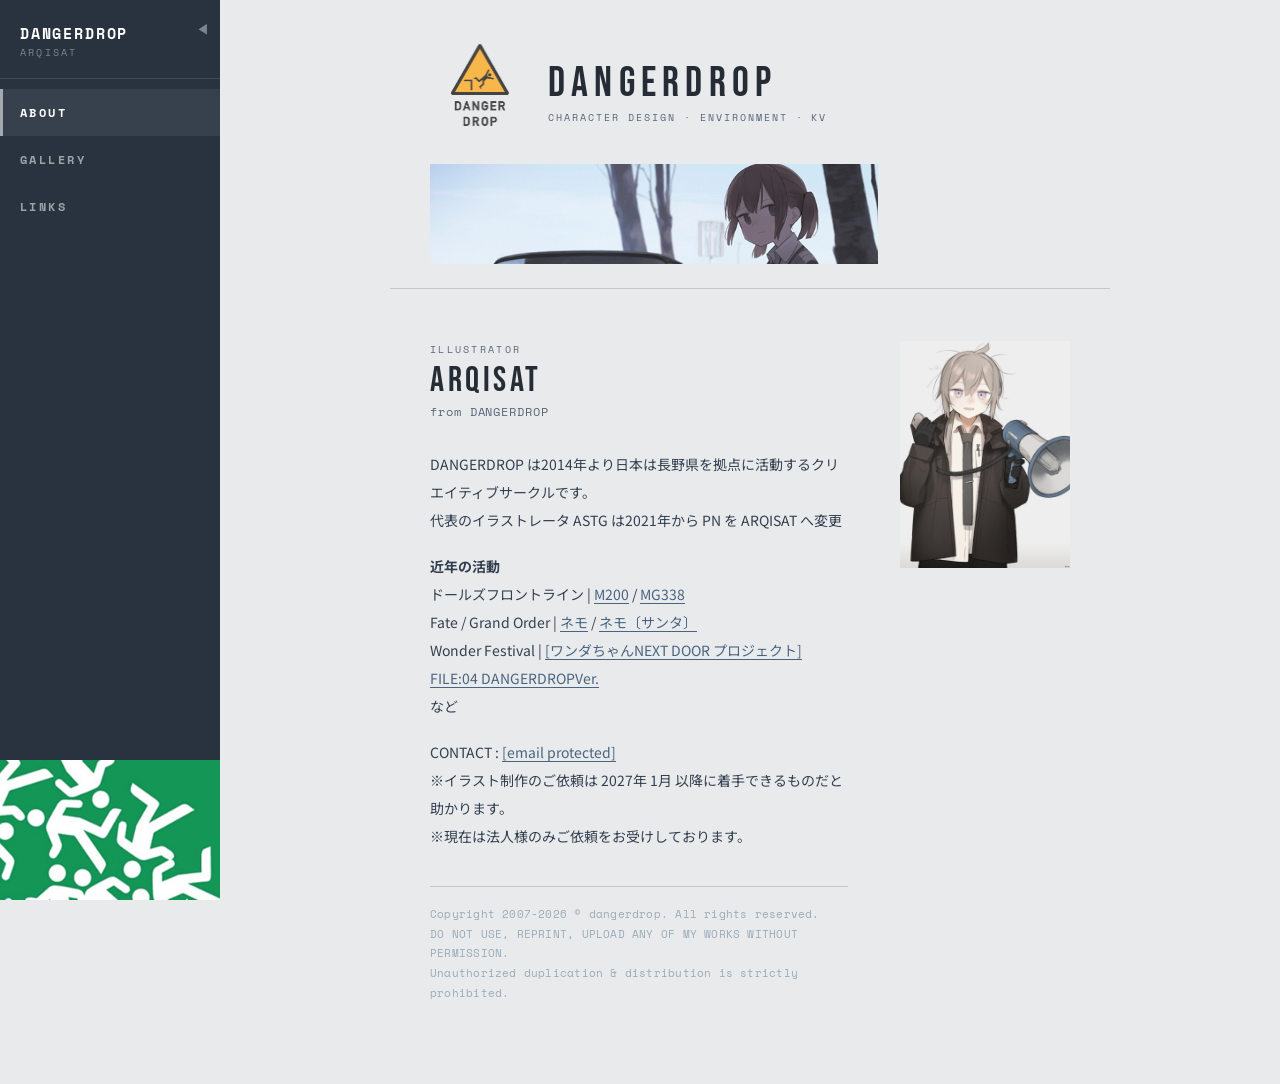
==== index.html @ ea9f796c "拆分" ====
<!DOCTYPE html>
<html lang="ja">
<head>
<meta charset="UTF-8">
<meta name="viewport" content="width=device-width, initial-scale=1.0">
<title>DANGERDROP</title>
<link href="https://fonts.googleapis.com/css2?family=Bebas+Neue&family=Noto+Sans+JP:wght@300;400;500&family=Space+Mono:wght@400;700&display=swap" rel="stylesheet">
<link rel="stylesheet" href="style.css">
</head>
<body>

<!-- ── Intro Overlay ── -->
<div id="intro-overlay">
  <div class="io-scan"></div>
  <div class="io-crt"></div>
  <div class="io-corner tl"></div>
  <div class="io-corner tr"></div>
  <div class="io-corner bl"></div>
  <div class="io-corner br"></div>
  <div class="io-center">
    <div class="io-eyebrow">Creative Circle &nbsp;·&nbsp; Nagano, Japan</div>
    <div class="io-title-wrap">
      <svg id="ioPixelTitle" viewBox="0 0 0 56" height="56" style="display:block;overflow:visible;" xmlns="http://www.w3.org/2000/svg"></svg>
    </div>
    <div class="io-divider"></div>
    <div class="io-sub">ARQISAT &nbsp;·&nbsp; Character Design &nbsp;·&nbsp; KV<span class="io-blink"></span></div>
    <div class="io-year">Est. 2014</div>
    <div class="io-progress">
      <div class="io-plabel"><span>Initializing</span><span id="ioPct">0%</span></div>
      <div class="io-track"><div class="io-fill"></div><div class="io-cur"></div></div>
    </div>
  </div>
  <div class="io-hint">Click anywhere to enter &nbsp;_</div>
</div>

<button id="toggleBtn">&#9664;</button>

<div id="app">
  <aside id="sidebar">
    <div class="sidebar-brand">
      Dangerdrop
      <span>ARQISAT</span>
    </div>
    <nav class="nav-links">
      <div class="nav-link active" data-page="about">About</div>
      <div class="nav-link" data-page="gallery">Gallery</div>
      <div class="nav-link" data-page="links">Links</div>
    </nav>
    <div class="sidebar-art">
      <img src="sidebar-art.jpg" alt="">
    </div>
  </aside>

  <main id="main">
    <header class="site-header">
      <div class="header-top">
        <div class="logo-block">
          <img src="logo.png" alt="DANGERDROP">
        </div>
        <div>
          <div class="site-title">Dangerdrop</div>
          <div class="site-tagline">Character design · Environment · KV</div>
        </div>
      </div>
      <div class="header-banner">
        <img src="banner.jpg" alt="">
      </div>
    </header>
    <hr class="header-divider">

    <!-- About -->
    <section class="page active" id="page-about">
      <div class="about-wrap">
        <div>
          <div class="about-label">Illustrator</div>
          <div class="about-name">ARQISAT</div>
          <div class="about-sub">from DANGERDROP</div>
          <div class="about-body">
            <p>DANGERDROP は2014年より日本は長野県を拠点に活動するクリエイティブサークルです。<br>代表のイラストレータ ASTG は2021年から PN を ARQISAT へ変更</p>
            <p><strong>近年の活動</strong><br>
            ドールズフロントライン | <a href="https://x.com/GirlsFrontline/status/1181856887173599232">M200</a> / <a href="https://x.com/GirlsFrontline/status/1610941184880562177">MG338</a><br>
            Fate / Grand Order | <a href="https://news.fate-go.jp/2020/imaginary_scramble_pu/">ネモ</a> / <a href="https://news.fate-go.jp/2023/christmas2023/">ネモ〔サンタ〕</a><br>
            Wonder Festival | <a href="https://kaiyodo.co.jp/items/wonderfestival/wonda-chan4/">[ワンダちゃんNEXT DOOR プロジェクト] FILE:04 DANGERDROPVer.</a><br>など</p>
            <p>CONTACT : <a href="/cdn-cgi/l/email-protection#c6a2a7a8a1a3b4a2b4a9b6e8afa8a0a986a1aba7afaae8a5a9ab"><span class="__cf_email__" data-cfemail="d0b4b1beb7b5a2b4a2bfa0feb9beb6bf90b7bdb1b9bcfeb3bfbd">[email&#160;protected]</span></a><br>
            ※イラスト制作のご依頼は 2027年 1月 以降に着手できるものだと助かります。<br>
            ※現在は法人様のみご依頼をお受けしております。</p>
          </div>
          <div class="about-copyright">
            Copyright 2007-2026 © dangerdrop. All rights reserved.<br>
            DO NOT USE, REPRINT, UPLOAD ANY OF MY WORKS WITHOUT PERMISSION.<br>
            Unauthorized duplication &amp; distribution is strictly prohibited.
          </div>
        </div>
        <div class="about-img-wrap">
          <img src="about-chara.jpg" alt="">
        </div>
      </div>
    </section>

    <!-- Gallery -->
    <section class="page" id="page-gallery">
      <div class="gallery-meta">
        <div class="gallery-heading">Works</div>
        <div class="gallery-count" id="galleryCount"></div>
      </div>
      <div class="gallery-wrap">
        <div class="gallery-list" id="galleryItems"></div>
        <div class="gallery-timeline" id="galleryTimeline">
          <div class="tl-line"></div>
        </div>
      </div>
    </section>

    <!-- Links -->
    <section class="page" id="page-links">
      <div class="links-block">
        <div class="links-heading">Active Platforms</div>
        <div class="links-group">
          <a class="link-item" href="https://dangerdrop.tumblr.com/" target="_blank">tumblr (home)</a>
          <a class="link-item" href="https://bsky.app/profile/dangerdrop.bsky.social" target="_blank">Bluesky</a>
          <a class="link-item" href="https://instagram.com/dangerdrop/" target="_blank">instagram</a>
          <a class="link-item" href="http://www.pixiv.net/member.php?id=341407" target="_blank">pixiv</a>
          <a class="link-item" href="https://dangerdrop.booth.pm/" target="_blank">BOOTH</a>
          <a class="link-item" href="http://twitter.com/dangerdrop" target="_blank">twitter</a>
          <a class="link-item" href="http://twitter.com/ARQISAT" target="_blank">twitter (sub)</a>
          <a class="link-item" href="https://dangerdrop.fanbox.cc/" target="_blank">pixivFANBOX</a>
          <a class="link-item" href="https://poipiku.com/yourID/" target="_blank">poipiku</a>
        </div>
      </div>
      <div class="links-block">
        <div class="links-notice">No new posts will be made</div>
        <div class="links-group links-inactive">
          <a class="link-item" href="https://www.threads.net/@dangerdrop" target="_blank">Threads</a>
          <a class="link-item" href="https://pawoo.net/@yourname" target="_blank">Mastodon(Pawoo)</a>
          <a class="link-item" href="https://www.tinami.com/creator/profile/yourID" target="_blank">Tinami</a>
          <a class="link-item" href="https://www.artstation.com/yourname" target="_blank">ArtStation</a>
          <a class="link-item" href="https://www.deviantart.com/yourname" target="_blank">DeviantArt</a>
          <a class="link-item" href="https://seiga.nicovideo.jp/user/illust/yourID" target="_blank">Niconico Seiga</a>
          <a class="link-item" href="https://www.flickr.com/photos/yourname" target="_blank">Flickr</a>
          <a class="link-item" href="https://www.youtube.com/@yourname" target="_blank">YouTube</a>
          <a class="link-item" href="https://soundcloud.com/yourname" target="_blank">soundcloud</a>
        </div>
      </div>
      <div class="links-warning">
        The above list is the platform I created my account on.<br>
        If you see my name or posts on platforms other than this list, it is most likely a fake account or unauthorized reproduction.
      </div>

      <div class="ship-label-section">
        <div class="ship-label-heading">Goods &amp; Merchandise</div>
        <div class="ship-label">
          <div class="sl-top">
            <div class="sl-logo">LO<br>GO</div>
            <div class="sl-addr">
              <div style="font-size:0.44rem;color:#888;">TO:</div>
              <div style="font-weight:700;">COMPANY NAME</div>
              <div style="color:#555;">Address, City</div>
              <div style="color:#555;">ZIP, State</div>
              <div class="sl-priority">PRIORITY MAIL</div>
            </div>
          </div>
          <div class="sl-from"><span style="color:#888;font-size:0.44rem;">FROM: </span><span style="font-weight:700;">COMPANY NAME</span><br><span style="color:#555;padding-left:34px;">Address, City, ZIP, State</span></div>
          <div class="sl-fields">
            <div class="sl-field"><div class="sl-lbl">ORDER NR: 000000/2020</div><div class="sl-bar"></div></div>
            <div class="sl-field"><div class="sl-lbl">LOT NUMBER:</div></div>
            <div class="sl-field"><div class="sl-lbl">ITEM NR: 000000/2020</div></div>
            <div class="sl-field"><div class="sl-lbl">SHIP DATE:</div></div>
            <div class="sl-field" style="grid-column:1/-1;border-bottom:none;"><div class="sl-lbl">WEIGHT:</div></div>
          </div>
          <div class="sl-foot">
            <span style="font-size:0.9rem;">&#9854;</span>
            <span style="font-size:1rem;">&#8593;&#8593;</span>
            <span style="font-size:0.44rem;color:#888;">FRAGILE</span>
            <div class="sl-barcode"></div>
            <span style="font-size:0.44rem;color:#888;">00000000000</span>
          </div>
        </div>
      </div>
    </section>
  </main>
</div>

<div id="lightbox">
  <button id="lbClose">&#x2715;</button>
  <button class="lb-nav" id="lb-prev">&#9664;</button>
  <div class="lb-inner">
    <div id="lb-date"></div>
    <div id="lbSlot"></div>
    <div id="lb-title"></div>
  </div>
  <button class="lb-nav" id="lb-next">&#9654;</button>
</div>

<script src="main.js"></script>
</body>
</html>
---- style.css ----
*,*::before,*::after{box-sizing:border-box;margin:0;padding:0}
:root{
  --accent:#4a6480;
  --accent-dark:#35506a;
  --sidebar:#28333f;
  --sidebar-art:#1a2c2c;
  --bg:#e9eaec;
  --border:#c2c8d0;
  --text:#252c35;
  --text-sub:#5a6878;
  --sw:220px;
  --col:640px;
  --tr:0.35s cubic-bezier(0.4,0,0.2,1);
}
body{font-family:'Noto Sans JP',sans-serif;background:var(--bg);color:var(--text);overflow-x:hidden;min-height:100vh}

/* ── Intro Overlay ── */
#intro-overlay{
  position:fixed;inset:0;
  background:#181e24;
  z-index:9999;
  display:flex;flex-direction:column;
  align-items:center;justify-content:center;
  cursor:pointer;overflow:hidden;
  transition:opacity 0.9s ease;
}
#intro-overlay.out{opacity:0;pointer-events:none;}
.io-scan{
  position:absolute;left:0;right:0;height:1px;
  background:linear-gradient(90deg,transparent 0%,rgba(170,200,220,0.15) 40%,rgba(170,200,220,0.3) 50%,rgba(170,200,220,0.15) 60%,transparent 100%);
  top:-2px;
  animation:ioScan 2.2s cubic-bezier(0.4,0,0.6,1) 0.2s 1 forwards;
  opacity:0;
}
@keyframes ioScan{0%{top:0%;opacity:1}100%{top:100%;opacity:0.3}}
.io-crt{
  position:absolute;inset:0;pointer-events:none;
  background:repeating-linear-gradient(0deg,transparent,transparent 2px,rgba(0,0,0,0.07) 2px,rgba(0,0,0,0.07) 4px);
}
.io-corner{position:absolute;width:14px;height:14px;opacity:0;animation:ioFade 0.4s ease 1.1s forwards;}
.io-corner.tl{top:24px;left:24px;border-top:1px solid rgba(150,180,200,0.2);border-left:1px solid rgba(150,180,200,0.2);}
.io-corner.tr{top:24px;right:24px;border-top:1px solid rgba(150,180,200,0.2);border-right:1px solid rgba(150,180,200,0.2);}
.io-corner.bl{bottom:24px;left:24px;border-bottom:1px solid rgba(150,180,200,0.2);border-left:1px solid rgba(150,180,200,0.2);}
.io-corner.br{bottom:24px;right:24px;border-bottom:1px solid rgba(150,180,200,0.2);border-right:1px solid rgba(150,180,200,0.2);}
.io-center{display:flex;flex-direction:column;align-items:center;position:relative;z-index:2;}
.io-eyebrow{
  font-family:'Courier New',Courier,monospace;
  font-size:10px;letter-spacing:0.32em;
  color:rgba(150,180,200,0.38);text-transform:uppercase;
  margin-bottom:20px;opacity:0;
  animation:ioUp 0.5s ease 0.9s forwards;
}
.io-title-wrap{opacity:0;animation:ioFade 0.4s ease 1.3s forwards;}
.io-divider{
  height:1px;background:rgba(150,180,200,0.2);
  width:0%;margin:12px auto 16px;
  animation:ioLine 0.7s ease 1.65s forwards;
}
@keyframes ioLine{to{width:100%;}}
.io-sub{
  font-family:'Courier New',Courier,monospace;
  font-size:10px;letter-spacing:0.26em;
  color:rgba(130,165,190,0.5);text-transform:uppercase;
  opacity:0;animation:ioUp 0.5s ease 2.0s forwards;
}
.io-year{
  font-family:'Courier New',Courier,monospace;
  font-size:10px;letter-spacing:0.2em;
  color:rgba(110,145,170,0.28);margin-top:8px;
  opacity:0;animation:ioUp 0.4s ease 2.3s forwards;
}
.io-progress{margin-top:38px;width:200px;opacity:0;animation:ioFade 0.3s ease 2.6s forwards;}
.io-plabel{
  font-family:'Courier New',Courier,monospace;
  font-size:9px;letter-spacing:0.16em;
  color:rgba(130,165,190,0.3);text-transform:uppercase;
  display:flex;justify-content:space-between;margin-bottom:5px;
}
.io-track{width:100%;height:2px;background:rgba(150,180,200,0.1);position:relative;}
.io-fill{position:absolute;left:0;top:0;bottom:0;width:0%;background:rgba(150,185,210,0.45);animation:ioBar 1.4s steps(28,end) 2.8s forwards;}
.io-cur{position:absolute;top:-3px;width:2px;height:8px;background:rgba(150,185,210,0.7);left:0%;animation:ioCur 1.4s steps(28,end) 2.8s forwards;}
@keyframes ioBar{to{width:100%;}}
@keyframes ioCur{to{left:calc(100% - 2px);}}
.io-blink{
  display:inline-block;width:2px;height:22px;
  background:rgba(150,185,210,0.6);
  margin-left:3px;vertical-align:middle;
  opacity:0;animation:ioBlink 0.85s step-end infinite 3.0s;
}
@keyframes ioBlink{0%,100%{opacity:0}50%{opacity:1}}
.io-hint{
  position:absolute;bottom:24px;
  font-family:'Courier New',Courier,monospace;
  font-size:9px;letter-spacing:0.22em;
  color:rgba(130,165,190,0.22);text-transform:uppercase;
  opacity:0;animation:ioFade 0.5s ease 4.0s forwards;
}
@keyframes ioFade{to{opacity:1;}}
@keyframes ioUp{from{opacity:0;transform:translateY(5px)}to{opacity:1;transform:translateY(0)}}

/* ── Sidebar ── */
#sidebar{width:var(--sw);min-height:100vh;background:var(--sidebar);display:flex;flex-direction:column;position:fixed;left:0;top:0;z-index:100;transition:transform var(--tr)}
body.closed #sidebar{transform:translateX(calc(-1 * var(--sw)))}
.sidebar-brand{padding:24px 20px 18px;color:white;font-family:'Space Mono',monospace;font-size:0.95rem;font-weight:700;letter-spacing:0.12em;text-transform:uppercase;border-bottom:1px solid rgba(255,255,255,0.1);line-height:1.3}
.sidebar-brand span{display:block;font-size:0.62rem;font-weight:400;letter-spacing:0.22em;color:rgba(255,255,255,0.4);margin-top:3px}
.nav-links{display:flex;flex-direction:column;flex:1;padding-top:10px}
.nav-link{color:rgba(255,255,255,0.55);font-family:'Space Mono',monospace;font-size:0.78rem;font-weight:700;letter-spacing:0.2em;text-transform:uppercase;padding:14px 20px;cursor:pointer;position:relative;transition:color 0.18s,background 0.18s;user-select:none}
.nav-link::before{content:'';position:absolute;left:0;top:0;bottom:0;width:3px;background:rgba(255,255,255,0.55);transform:scaleY(0);transition:transform 0.2s}
.nav-link:hover{color:white}
.nav-link:hover::before{transform:scaleY(1)}
.nav-link.active{color:white;background:rgba(255,255,255,0.07)}
.nav-link.active::before{transform:scaleY(1)}
.sidebar-art{width:100%;height:140px;background:var(--sidebar-art);overflow:hidden;flex-shrink:0}
.sidebar-art img{width:100%;height:100%;object-fit:cover}

/* ── Toggle ── */
#toggleBtn{position:fixed;top:20px;left:calc(var(--sw) - 30px);background:none;border:none;cursor:pointer;color:rgba(255,255,255,0.4);font-size:0.8rem;padding:4px 6px;z-index:999;transition:left var(--tr),color var(--tr);line-height:1}
body.closed #toggleBtn{left:6px;color:var(--text-sub)}

/* ── Main ── */
#main{margin-left:var(--sw);min-height:100vh;display:flex;flex-direction:column;align-items:center;transition:margin-left var(--tr)}
body.closed #main{margin-left:0}

/* ── Header ── */
.site-header{width:100%;max-width:calc(var(--col) + 80px);padding:24px 40px 0;display:flex;flex-direction:column;gap:20px}
.header-top{display:flex;align-items:center;gap:18px;padding-top:20px}
.logo-block{flex-shrink:0;width:100px;height:100px;overflow:hidden}
.logo-block img{width:100%;height:100%;object-fit:contain}
.site-title{font-family:'Bebas Neue',sans-serif;font-size:2.6rem;letter-spacing:0.15em;color:var(--text);line-height:1}
.site-tagline{font-family:'Space Mono',monospace;font-size:0.62rem;letter-spacing:0.2em;color:var(--text-sub);margin-top:5px;text-transform:uppercase}
.header-banner{width:70%;height:100px;overflow:hidden;margin-right:auto}
.header-banner img{width:100%;height:100%;object-fit:cover}
.header-divider{border:none;border-top:1px solid var(--border);width:100%;max-width:calc(var(--col) + 80px);margin-top:24px}

/* ── img-slot ── */
.img-slot{background:#e4e6ea;border:1.5px dashed #b0b8c4;display:flex;align-items:center;justify-content:center;color:#a0aab4;font-family:'Space Mono',monospace;font-size:0.65rem;letter-spacing:0.08em;width:100%;height:100%}

/* ── Pages ── */
.page{display:none;width:100%;max-width:calc(var(--col) + 80px);padding:52px 40px 80px;opacity:0;transition:opacity 0.25s ease;}
.page.active{display:block;}
.page.visible{opacity:1;}

/* ── About ── */
.about-wrap{display:grid;grid-template-columns:1fr 170px;gap:52px;align-items:start}
.about-label{font-family:'Space Mono',monospace;font-size:0.65rem;letter-spacing:0.22em;color:var(--text-sub);text-transform:uppercase;margin-bottom:5px}
.about-name{font-family:'Bebas Neue',sans-serif;font-size:2.2rem;letter-spacing:0.1em;color:var(--text);line-height:1.1;margin-bottom:2px}
.about-sub{font-family:'Space Mono',monospace;font-size:0.72rem;color:var(--text-sub);letter-spacing:0.08em;margin-bottom:30px}
.about-body{font-size:0.875rem;line-height:2;color:#334050}
.about-body p{margin-bottom:18px}
.about-body a{color:var(--accent);text-underline-offset:3px;text-decoration-thickness:1px}
.about-body a:hover{color:var(--accent-dark)}
.about-img-wrap{width:100%;aspect-ratio:3/4;position:sticky;top:44px;overflow:hidden}
.about-img-wrap img{width:100%;height:100%;object-fit:cover}
.about-copyright{margin-top:36px;padding-top:18px;border-top:1px solid var(--border);font-size:0.67rem;color:#9aabb8;line-height:1.85;font-family:'Space Mono',monospace;letter-spacing:0.02em}

/* ── Gallery ── */
.gallery-meta{display:flex;align-items:baseline;justify-content:space-between;margin-bottom:24px}
.gallery-heading{font-family:'Space Mono',monospace;font-size:0.65rem;letter-spacing:0.22em;color:var(--text-sub);text-transform:uppercase}
.gallery-count{font-family:'Space Mono',monospace;font-size:0.65rem;color:var(--border)}
.gallery-wrap{display:flex;gap:0}
.gallery-list{flex:1;min-width:0}
.gallery-timeline{width:52px;flex-shrink:0;position:relative;margin-left:24px;}
.tl-line{position:absolute;top:0;bottom:0;left:10px;width:1px;background:var(--border);}
.tl-year{position:absolute;left:0;font-family:'Space Mono',monospace;font-size:0.6rem;color:var(--text-sub);letter-spacing:0.08em;writing-mode:vertical-rl;text-orientation:mixed;padding-left:22px;line-height:1;white-space:nowrap;}
.tl-year::before{content:'';position:absolute;left:7px;top:0;width:7px;height:7px;border-radius:50%;background:var(--border);}
.tl-year.first::before{background:var(--accent);}
.gallery-entry{border-top:1px solid var(--border);padding:20px 0 28px}
.gallery-entry:last-child{border-bottom:1px solid var(--border)}
.entry-date{font-family:'Space Mono',monospace;font-size:0.72rem;color:var(--text-sub);letter-spacing:0.1em;text-align:right;margin-bottom:10px}
.entry-img{position:relative;padding-bottom:46%;overflow:hidden;cursor:pointer}
.entry-img img{position:absolute;inset:0;width:100%;height:100%;object-fit:cover;transition:opacity 0.2s}
.entry-img:hover img{opacity:0.82}
.entry-title{font-family:'Space Mono',monospace;font-size:0.82rem;color:var(--text);margin-top:10px;letter-spacing:0.05em}

/* ── Links ── */
.links-block{margin-bottom:32px}
.links-heading{font-family:'Space Mono',monospace;font-size:0.65rem;letter-spacing:0.22em;color:var(--text-sub);text-transform:uppercase;margin-bottom:14px;padding-bottom:8px;border-bottom:1px solid var(--border)}
.links-group{display:flex;flex-wrap:wrap;gap:8px 22px}
.link-item{color:var(--accent);font-size:0.875rem;text-decoration:underline;text-underline-offset:3px;text-decoration-thickness:1px;cursor:pointer;transition:color 0.15s}
.link-item:hover{color:var(--accent-dark)}
.links-inactive .link-item{opacity:0.35;color:var(--text-sub);text-decoration:none}
.links-notice{font-family:'Space Mono',monospace;font-size:0.72rem;color:var(--text-sub);font-style:italic;letter-spacing:0.05em;margin-bottom:12px}
.links-warning{font-size:0.8rem;color:#4a5668;line-height:1.8;max-width:500px}

/* ── Shipping Label ── */
.ship-label-section{margin-top:52px}
.ship-label-heading{font-family:'Space Mono',monospace;font-size:0.65rem;letter-spacing:0.22em;color:var(--text-sub);text-transform:uppercase;margin-bottom:14px;padding-bottom:8px;border-bottom:1px solid var(--border)}
.ship-label{border:1.5px solid #2a2a2a;width:310px;font-family:'Space Mono',monospace;font-size:0.58rem}
.sl-top{display:grid;grid-template-columns:62px 1fr;border-bottom:1.5px solid #2a2a2a}
.sl-logo{border-right:1.5px solid #2a2a2a;display:flex;align-items:center;justify-content:center;padding:10px;font-size:1.5rem;font-weight:700;line-height:1.1}
.sl-addr{padding:8px 10px}
.sl-priority{font-weight:700;font-size:0.68rem;margin-top:4px;letter-spacing:0.08em}
.sl-from{padding:6px 10px;border-bottom:1.5px solid #2a2a2a}
.sl-fields{display:grid;grid-template-columns:1fr 1fr}
.sl-field{padding:6px 10px;border-bottom:1.5px solid #2a2a2a;min-height:30px}
.sl-field:nth-child(odd){border-right:1.5px solid #2a2a2a}
.sl-lbl{font-size:0.46rem;color:#666;letter-spacing:0.1em;text-transform:uppercase}
.sl-bar{background:repeating-linear-gradient(90deg,#000 0,#000 1.5px,#fff 1.5px,#fff 3px);height:15px;width:106px;margin-top:3px}
.sl-foot{display:flex;align-items:center;gap:8px;padding:7px 10px}
.sl-barcode{flex:1;height:20px;background:repeating-linear-gradient(90deg,#000 0,#000 2px,#fff 2px,#fff 4px);opacity:0.75}

/* ── Lightbox ── */
#lightbox{display:none;position:fixed;inset:0;background:rgba(18,22,28,0.96);z-index:500;align-items:center;justify-content:center}
#lightbox.open{display:flex}
.lb-inner{position:relative}
#lb-date{position:absolute;top:-26px;right:0;color:rgba(255,255,255,0.38);font-family:'Space Mono',monospace;font-size:0.72rem}
#lb-title{position:absolute;bottom:-24px;left:0;color:rgba(255,255,255,0.75);font-family:'Space Mono',monospace;font-size:0.82rem;font-weight:700}
#lbSlot{width:min(860px,85vw);height:min(560px,80vh);background:#0e1216;border:1px solid rgba(255,255,255,0.06);display:flex;align-items:center;justify-content:center;overflow:hidden}
#lbSlot img{width:100%;height:100%;object-fit:contain}
#lbClose{position:fixed;top:20px;right:24px;color:rgba(255,255,255,0.4);font-size:1.5rem;cursor:pointer;background:none;border:none;line-height:1;z-index:501;transition:color 0.15s}
#lbClose:hover{color:white}
.lb-nav{position:fixed;top:50%;transform:translateY(-50%);background:rgba(255,255,255,0.05);border:none;color:rgba(255,255,255,0.4);font-size:1.2rem;cursor:pointer;padding:22px 12px;z-index:501;transition:background 0.15s,color 0.15s}
.lb-nav:hover{background:rgba(255,255,255,0.12);color:white}
#lb-prev{left:0}
#lb-next{right:0}
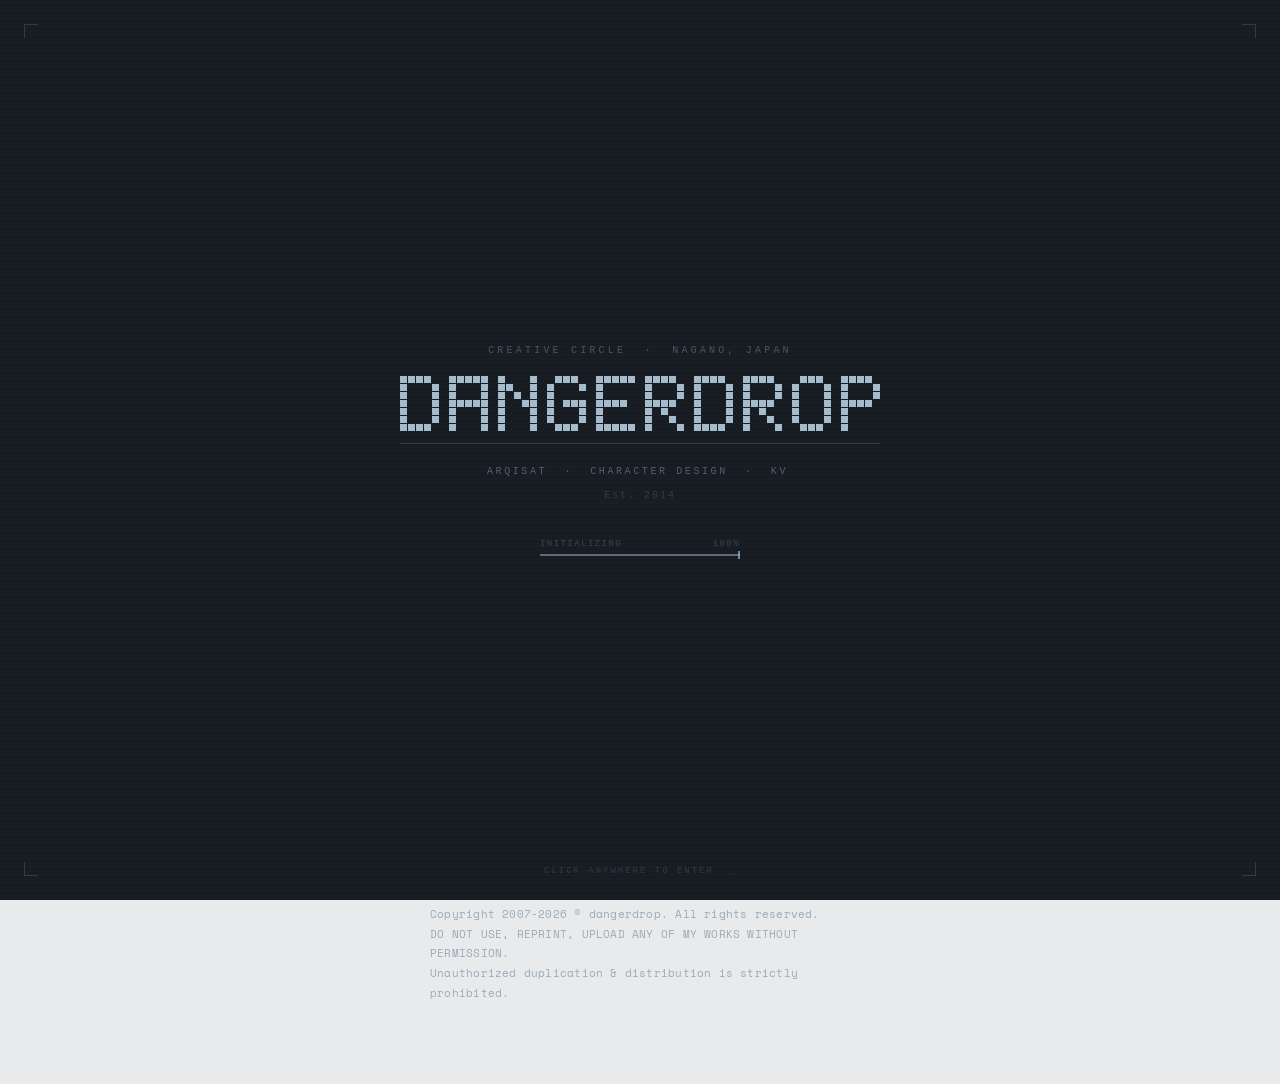
==== commit fe6abe0d: "drop" ====
--- a/index.html
+++ b/index.html
@@ -17,10 +17,21 @@
   <div class="io-corner tr"></div>
   <div class="io-corner bl"></div>
   <div class="io-corner br"></div>
-  <div class="io-center">
+
+  <!-- 皮特托小人坠落
+       替换图片：把下面 div#ioPiktoImg 换成 <img src="你的图片.png"> 即可
+       建议图片尺寸：正方形，PNG 透明背景，100~160px 显示宽度 -->
+  <div id="ioPiktoWrap">
+    <div id="ioPiktoImg">
+      <!-- 有图片时替换这里：<img src="pikto.png" alt=""> -->
+      <img src="pictogram.png" alt="">
+    </div>
+  </div>
+
+  <div class="io-center" id="ioCenterBlock">
     <div class="io-eyebrow">Creative Circle &nbsp;·&nbsp; Nagano, Japan</div>
     <div class="io-title-wrap">
-      <svg id="ioPixelTitle" viewBox="0 0 0 56" height="56" style="display:block;overflow:visible;" xmlns="http://www.w3.org/2000/svg"></svg>
+      <svg id="ioPixelTitle" xmlns="http://www.w3.org/2000/svg" style="display:block;overflow:visible;"></svg>
     </div>
     <div class="io-divider"></div>
     <div class="io-sub">ARQISAT &nbsp;·&nbsp; Character Design &nbsp;·&nbsp; KV<span class="io-blink"></span></div>
@@ -81,7 +92,7 @@
             ドールズフロントライン | <a href="https://x.com/GirlsFrontline/status/1181856887173599232">M200</a> / <a href="https://x.com/GirlsFrontline/status/1610941184880562177">MG338</a><br>
             Fate / Grand Order | <a href="https://news.fate-go.jp/2020/imaginary_scramble_pu/">ネモ</a> / <a href="https://news.fate-go.jp/2023/christmas2023/">ネモ〔サンタ〕</a><br>
             Wonder Festival | <a href="https://kaiyodo.co.jp/items/wonderfestival/wonda-chan4/">[ワンダちゃんNEXT DOOR プロジェクト] FILE:04 DANGERDROPVer.</a><br>など</p>
-            <p>CONTACT : <a href="/cdn-cgi/l/email-protection#c6a2a7a8a1a3b4a2b4a9b6e8afa8a0a986a1aba7afaae8a5a9ab"><span class="__cf_email__" data-cfemail="d0b4b1beb7b5a2b4a2bfa0feb9beb6bf90b7bdb1b9bcfeb3bfbd">[email&#160;protected]</span></a><br>
+            <p>CONTACT : <a href="mailto:dangerdrop.info@gmail.com">dangerdrop.info@gmail.com</a><br>
             ※イラスト制作のご依頼は 2027年 1月 以降に着手できるものだと助かります。<br>
             ※現在は法人様のみご依頼をお受けしております。</p>
           </div>
@@ -101,7 +112,13 @@
     <section class="page" id="page-gallery">
       <div class="gallery-meta">
         <div class="gallery-heading">Works</div>
-        <div class="gallery-count" id="galleryCount"></div>
+        <div class="gallery-meta-right">
+          <div class="gallery-count" id="galleryCount"></div>
+          <button id="sortBtn" class="sort-btn" title="切换排序">
+            <span class="sort-icon">↑</span>
+            <span class="sort-label">ASC</span>
+          </button>
+        </div>
       </div>
       <div class="gallery-wrap">
         <div class="gallery-list" id="galleryItems"></div>
--- a/style.css
+++ b/style.css
@@ -25,51 +25,95 @@
   transition:opacity 0.9s ease;
 }
 #intro-overlay.out{opacity:0;pointer-events:none;}
+
 .io-scan{
   position:absolute;left:0;right:0;height:1px;
   background:linear-gradient(90deg,transparent 0%,rgba(170,200,220,0.15) 40%,rgba(170,200,220,0.3) 50%,rgba(170,200,220,0.15) 60%,transparent 100%);
-  top:-2px;
+  top:-2px;opacity:0;
   animation:ioScan 2.2s cubic-bezier(0.4,0,0.6,1) 0.2s 1 forwards;
-  opacity:0;
 }
 @keyframes ioScan{0%{top:0%;opacity:1}100%{top:100%;opacity:0.3}}
+
 .io-crt{
   position:absolute;inset:0;pointer-events:none;
   background:repeating-linear-gradient(0deg,transparent,transparent 2px,rgba(0,0,0,0.07) 2px,rgba(0,0,0,0.07) 4px);
 }
+
 .io-corner{position:absolute;width:14px;height:14px;opacity:0;animation:ioFade 0.4s ease 1.1s forwards;}
 .io-corner.tl{top:24px;left:24px;border-top:1px solid rgba(150,180,200,0.2);border-left:1px solid rgba(150,180,200,0.2);}
 .io-corner.tr{top:24px;right:24px;border-top:1px solid rgba(150,180,200,0.2);border-right:1px solid rgba(150,180,200,0.2);}
 .io-corner.bl{bottom:24px;left:24px;border-bottom:1px solid rgba(150,180,200,0.2);border-left:1px solid rgba(150,180,200,0.2);}
 .io-corner.br{bottom:24px;right:24px;border-bottom:1px solid rgba(150,180,200,0.2);border-right:1px solid rgba(150,180,200,0.2);}
-.io-center{display:flex;flex-direction:column;align-items:center;position:relative;z-index:2;}
+
+/* ── 皮特托坠落容器 ── */
+#ioPiktoWrap{
+  position:absolute;
+  left:50%;
+  top:-160px;
+  transform:translateX(-50%) rotate(0deg);
+  z-index:10;
+  pointer-events:none;
+  /* JS 控制动画，CSS 只提供初始状态 */
+}
+#ioPiktoImg{
+  width:120px;
+  height:120px;
+  display:flex;
+  align-items:center;
+  justify-content:center;
+}
+#ioPiktoImg img{
+  width:100%;
+  height:100%;
+  object-fit:contain;
+}
+/* 占位框：有图片时可删除这段 */
+.io-pikto-placeholder{
+  width:120px;height:120px;
+  border:2px dashed rgba(140,205,170,0.35);
+  display:flex;flex-direction:column;align-items:center;justify-content:center;
+  gap:6px;color:rgba(140,205,170,0.45);
+  font-family:'Courier New',monospace;font-size:9px;letter-spacing:0.08em;
+  text-align:center;line-height:1.5;
+}
+.io-pikto-icon{font-size:28px;opacity:0.5;}
+.io-pikto-label{font-size:8px;letter-spacing:0.05em;}
+
+/* ── 中央内容 ── */
+.io-center{
+  display:flex;flex-direction:column;align-items:center;
+  position:relative;z-index:2;
+}
 .io-eyebrow{
   font-family:'Courier New',Courier,monospace;
   font-size:10px;letter-spacing:0.32em;
   color:rgba(150,180,200,0.38);text-transform:uppercase;
   margin-bottom:20px;opacity:0;
-  animation:ioUp 0.5s ease 0.9s forwards;
-}
-.io-title-wrap{opacity:0;animation:ioFade 0.4s ease 1.3s forwards;}
+  animation:ioUp 0.5s ease 1.8s forwards;
+}
+.io-title-wrap{opacity:0;animation:ioFade 0.4s ease 2.1s forwards;}
 .io-divider{
   height:1px;background:rgba(150,180,200,0.2);
   width:0%;margin:12px auto 16px;
-  animation:ioLine 0.7s ease 1.65s forwards;
+  animation:ioLine 0.7s ease 2.4s forwards;
 }
 @keyframes ioLine{to{width:100%;}}
 .io-sub{
   font-family:'Courier New',Courier,monospace;
   font-size:10px;letter-spacing:0.26em;
   color:rgba(130,165,190,0.5);text-transform:uppercase;
-  opacity:0;animation:ioUp 0.5s ease 2.0s forwards;
+  opacity:0;animation:ioUp 0.5s ease 2.8s forwards;
 }
 .io-year{
   font-family:'Courier New',Courier,monospace;
   font-size:10px;letter-spacing:0.2em;
   color:rgba(110,145,170,0.28);margin-top:8px;
-  opacity:0;animation:ioUp 0.4s ease 2.3s forwards;
-}
-.io-progress{margin-top:38px;width:200px;opacity:0;animation:ioFade 0.3s ease 2.6s forwards;}
+  opacity:0;animation:ioUp 0.4s ease 3.1s forwards;
+}
+.io-progress{
+  margin-top:38px;width:200px;
+  opacity:0;animation:ioFade 0.3s ease 3.4s forwards;
+}
 .io-plabel{
   font-family:'Courier New',Courier,monospace;
   font-size:9px;letter-spacing:0.16em;
@@ -77,24 +121,35 @@
   display:flex;justify-content:space-between;margin-bottom:5px;
 }
 .io-track{width:100%;height:2px;background:rgba(150,180,200,0.1);position:relative;}
-.io-fill{position:absolute;left:0;top:0;bottom:0;width:0%;background:rgba(150,185,210,0.45);animation:ioBar 1.4s steps(28,end) 2.8s forwards;}
-.io-cur{position:absolute;top:-3px;width:2px;height:8px;background:rgba(150,185,210,0.7);left:0%;animation:ioCur 1.4s steps(28,end) 2.8s forwards;}
+.io-fill{
+  position:absolute;left:0;top:0;bottom:0;width:0%;
+  background:rgba(150,185,210,0.45);
+  animation:ioBar 1.4s steps(28,end) 3.6s forwards;
+}
+.io-cur{
+  position:absolute;top:-3px;width:2px;height:8px;
+  background:rgba(150,185,210,0.7);left:0%;
+  animation:ioCur 1.4s steps(28,end) 3.6s forwards;
+}
 @keyframes ioBar{to{width:100%;}}
 @keyframes ioCur{to{left:calc(100% - 2px);}}
+
 .io-blink{
   display:inline-block;width:2px;height:22px;
   background:rgba(150,185,210,0.6);
   margin-left:3px;vertical-align:middle;
-  opacity:0;animation:ioBlink 0.85s step-end infinite 3.0s;
+  opacity:0;animation:ioBlink 0.85s step-end infinite 3.8s;
 }
 @keyframes ioBlink{0%,100%{opacity:0}50%{opacity:1}}
+
 .io-hint{
   position:absolute;bottom:24px;
   font-family:'Courier New',Courier,monospace;
   font-size:9px;letter-spacing:0.22em;
   color:rgba(130,165,190,0.22);text-transform:uppercase;
-  opacity:0;animation:ioFade 0.5s ease 4.0s forwards;
-}
+  opacity:0;animation:ioFade 0.5s ease 5.0s forwards;
+}
+
 @keyframes ioFade{to{opacity:1;}}
 @keyframes ioUp{from{opacity:0;transform:translateY(5px)}to{opacity:1;transform:translateY(0)}}
 
@@ -154,9 +209,21 @@
 .about-copyright{margin-top:36px;padding-top:18px;border-top:1px solid var(--border);font-size:0.67rem;color:#9aabb8;line-height:1.85;font-family:'Space Mono',monospace;letter-spacing:0.02em}
 
 /* ── Gallery ── */
-.gallery-meta{display:flex;align-items:baseline;justify-content:space-between;margin-bottom:24px}
+.gallery-meta{display:flex;align-items:center;justify-content:space-between;margin-bottom:24px}
 .gallery-heading{font-family:'Space Mono',monospace;font-size:0.65rem;letter-spacing:0.22em;color:var(--text-sub);text-transform:uppercase}
+.gallery-meta-right{display:flex;align-items:center;gap:14px}
 .gallery-count{font-family:'Space Mono',monospace;font-size:0.65rem;color:var(--border)}
+.sort-btn{
+  display:flex;align-items:center;gap:5px;
+  background:none;border:1px solid var(--border);
+  color:var(--text-sub);cursor:pointer;
+  font-family:'Space Mono',monospace;font-size:0.6rem;letter-spacing:0.14em;
+  padding:4px 9px;transition:border-color 0.18s,color 0.18s;
+  text-transform:uppercase;
+}
+.sort-btn:hover{border-color:var(--accent);color:var(--accent)}
+.sort-btn.desc .sort-icon{transform:scaleY(-1)}
+.sort-icon{display:inline-block;transition:transform 0.25s;font-size:0.75rem;line-height:1}
 .gallery-wrap{display:flex;gap:0}
 .gallery-list{flex:1;min-width:0}
 .gallery-timeline{width:52px;flex-shrink:0;position:relative;margin-left:24px;}
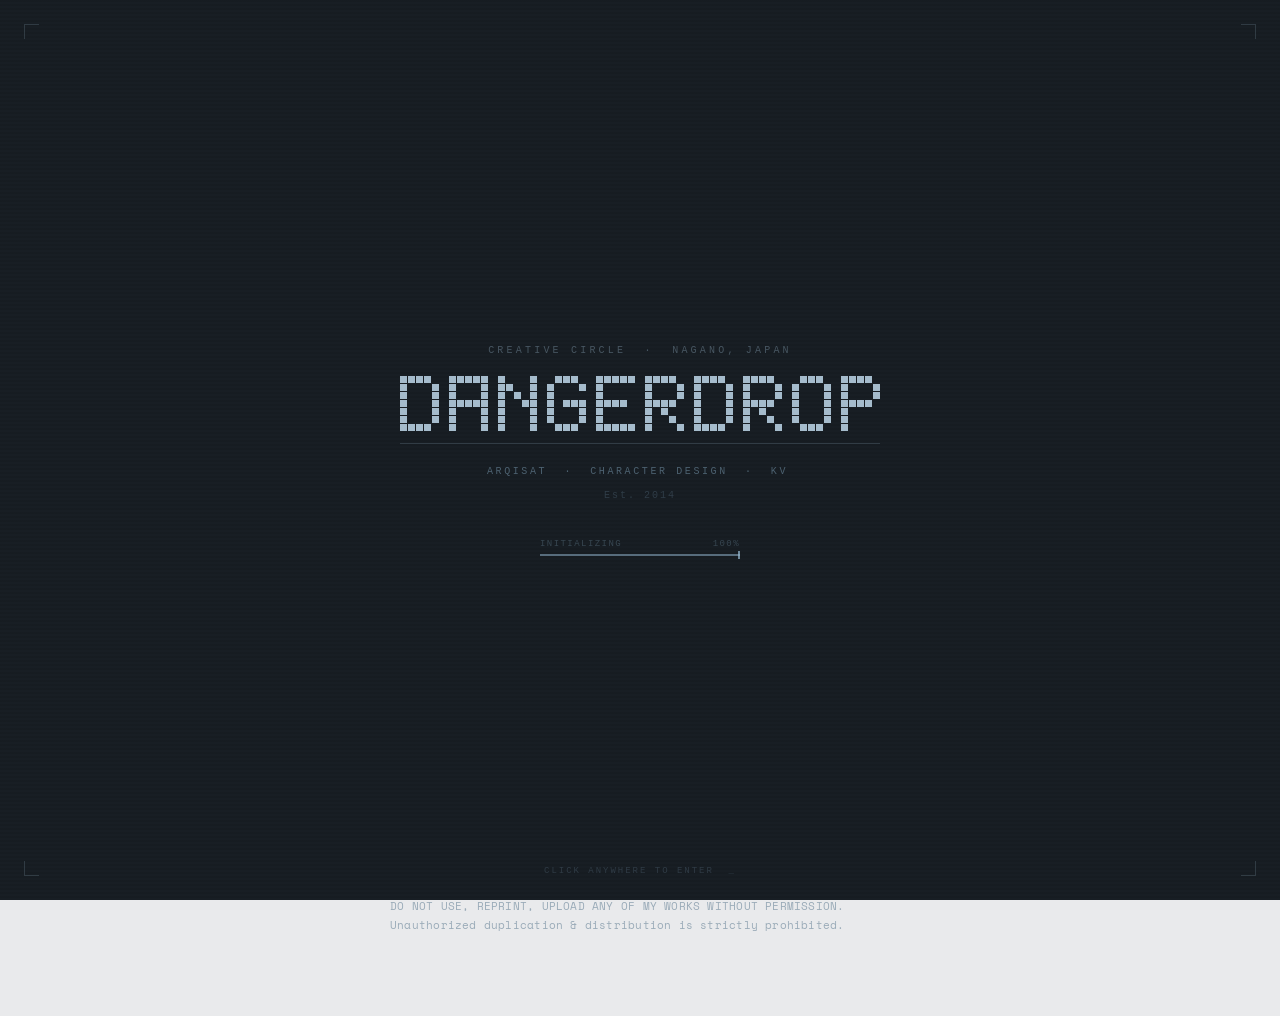
==== commit 997a4561: "change" ====
--- a/index.html
+++ b/index.html
@@ -148,14 +148,14 @@
         <div class="links-notice">No new posts will be made</div>
         <div class="links-group links-inactive">
           <a class="link-item" href="https://www.threads.net/@dangerdrop" target="_blank">Threads</a>
-          <a class="link-item" href="https://pawoo.net/@yourname" target="_blank">Mastodon(Pawoo)</a>
-          <a class="link-item" href="https://www.tinami.com/creator/profile/yourID" target="_blank">Tinami</a>
-          <a class="link-item" href="https://www.artstation.com/yourname" target="_blank">ArtStation</a>
-          <a class="link-item" href="https://www.deviantart.com/yourname" target="_blank">DeviantArt</a>
-          <a class="link-item" href="https://seiga.nicovideo.jp/user/illust/yourID" target="_blank">Niconico Seiga</a>
-          <a class="link-item" href="https://www.flickr.com/photos/yourname" target="_blank">Flickr</a>
-          <a class="link-item" href="https://www.youtube.com/@yourname" target="_blank">YouTube</a>
-          <a class="link-item" href="https://soundcloud.com/yourname" target="_blank">soundcloud</a>
+          <a class="link-item" href="https://pawoo.net/@DANGERDROP" target="_blank">Mastodon(Pawoo)</a>
+          <a class="link-item" href="http://www.tinami.com/creator/profile/25263" target="_blank">Tinami</a>
+          <a class="link-item" href="http://www.artstation.com/artist/dangerdrop" target="_blank">ArtStation</a>
+          <a class="link-item" href="https://www.deviantart.com/arqisat" target="_blank">DeviantArt</a>
+          <a class="link-item" href="http://seiga.nicovideo.jp/user/illust/7099277" target="_blank">Niconico Seiga</a>
+          <a class="link-item" href="https://www.flickr.com/photos/131493378@N04/" target="_blank">Flickr</a>
+          <a class="link-item" href="https://www.youtube.com/@ARQISAT" target="_blank">YouTube</a>
+          <a class="link-item" href="https://soundcloud.com/dangerdrop/" target="_blank">soundcloud</a>
         </div>
       </div>
       <div class="links-warning">
@@ -164,7 +164,7 @@
       </div>
 
       <div class="ship-label-section">
-        <div class="ship-label-heading">Goods &amp; Merchandise</div>
+        <div class="ship-label-heading"><!-- Goods &amp; Merchandise --> </div> 
         <div class="ship-label">
           <div class="sl-top">
             <div class="sl-logo">LO<br>GO</div>
--- a/style.css
+++ b/style.css
@@ -1,4 +1,4 @@
-*,*::before,*::after{box-sizing:border-box;margin:0;padding:0}
+*,*::before,*::after{/* box-sizing:border-box;*/margin:0;padding:0}
 :root{
   --accent:#4a6480;
   --accent-dark:#35506a;
@@ -234,8 +234,8 @@
 .gallery-entry{border-top:1px solid var(--border);padding:20px 0 28px}
 .gallery-entry:last-child{border-bottom:1px solid var(--border)}
 .entry-date{font-family:'Space Mono',monospace;font-size:0.72rem;color:var(--text-sub);letter-spacing:0.1em;text-align:right;margin-bottom:10px}
-.entry-img{position:relative;padding-bottom:46%;overflow:hidden;cursor:pointer}
-.entry-img img{position:absolute;inset:0;width:100%;height:100%;object-fit:cover;transition:opacity 0.2s}
+.entry-img{position:relative;/* padding-bottom:46%; */overflow:hidden;cursor:pointer}
+.entry-img img{/* position:absolute; */inset:0;width:100%;/* height:100%; */object-fit:cover;transition:opacity 0.2s;}
 .entry-img:hover img{opacity:0.82}
 .entry-title{font-family:'Space Mono',monospace;font-size:0.82rem;color:var(--text);margin-top:10px;letter-spacing:0.05em}
 
